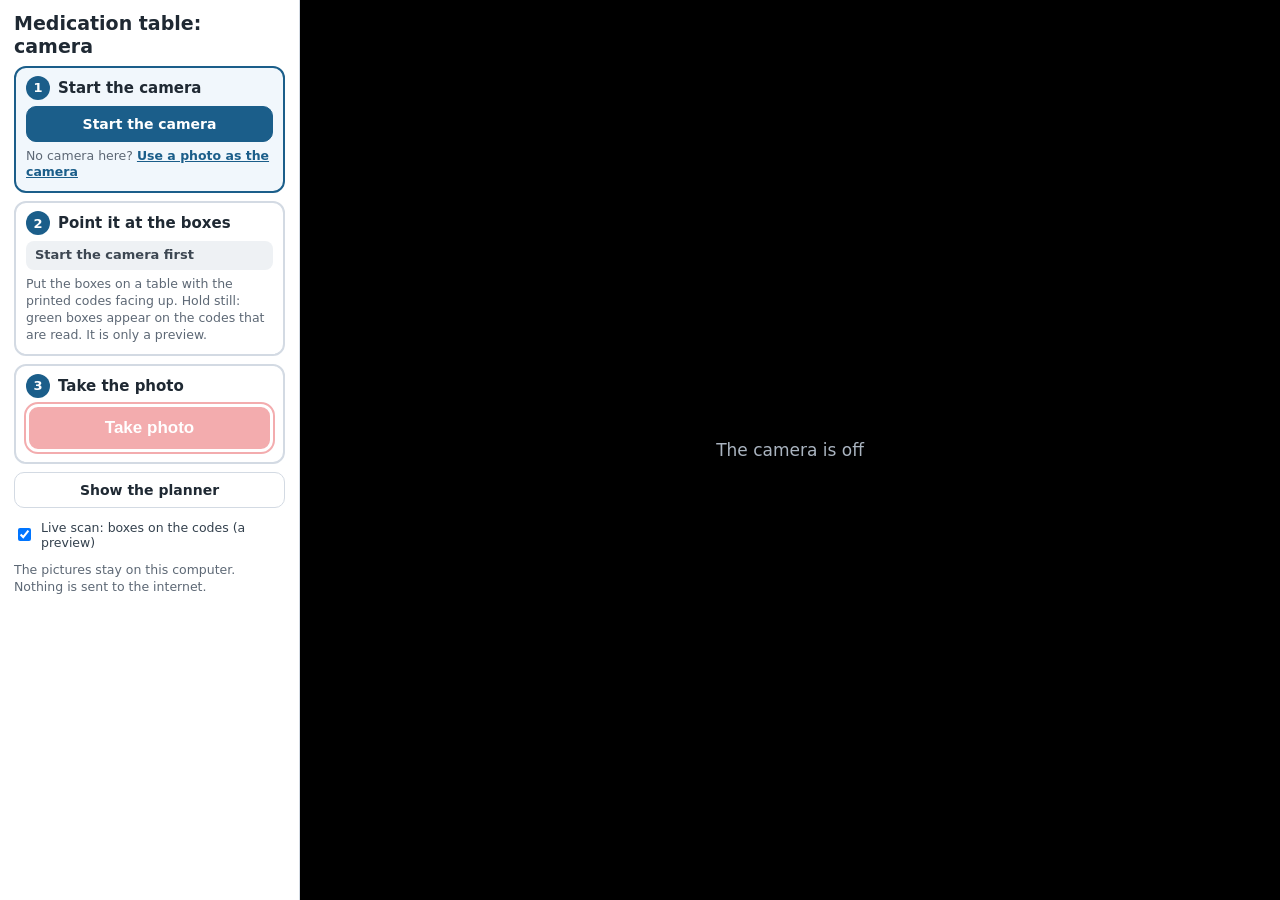
==== web/camera.html @ 7e20268c "Camera demo: live scan with the device camera (webcam or phone), shared live_scan module and livesca" ====
<!doctype html>
<html lang="en">
<head>
<meta charset="utf-8">
<title>Medication table: camera</title>
<meta name="viewport" content="width=device-width, initial-scale=1">
<style>
  :root { --ink: #1f2933; --muted: #5d6875; --line: #d3dae3; --brand: #1b5e8a; --good: #1f8a5b; --mid: #d99a00; --bad: #c0392b; }
  * { box-sizing: border-box; }
  html, body { margin: 0; height: 100%; overflow: hidden; background: #14181d; font-family: system-ui, "Segoe UI", sans-serif; color: var(--ink); }
  body { display: flex; }
  #side { flex: none; width: 300px; height: 100%; overflow-y: auto; background: #fff; border-right: 1px solid var(--line); padding: 12px 14px 10px; display: flex; flex-direction: column; gap: 8px; }
  #side h1 { font-size: 19px; margin: 0; line-height: 1.2; }
  .step { border: 2px solid var(--line); border-radius: 12px; padding: 8px 10px 10px; transition: border-color .15s, background .15s; }
  .step.current { border-color: var(--brand); background: #f1f7fc; }
  .step h2 { font-size: 15px; margin: 0 0 6px; display: flex; align-items: center; gap: 8px; }
  .step h2 b { flex: none; width: 24px; height: 24px; border-radius: 50%; background: var(--brand); color: #fff; font-size: 13px; display: inline-flex; align-items: center; justify-content: center; }
  .step p { margin: 6px 0 0; font-size: 12.5px; color: var(--muted); line-height: 1.35; }
  .btn { white-space: nowrap; cursor: pointer; border: 1px solid var(--line); background: #fff; color: var(--ink); border-radius: 10px; padding: 9px 12px; font: inherit; font-size: 14px; font-weight: 650; }
  .btn:hover { border-color: var(--brand); } .btn.on { background: var(--brand); color: #fff; border-color: var(--brand); }
  .step > .btn, #side > .btn { width: 100%; }
  .btn.primary { background: var(--brand); color: #fff; border-color: var(--brand); }
  #gauge { margin-top: 6px; padding: 6px 9px; border-radius: 8px; font-size: 13px; font-weight: 650; line-height: 1.3; background: #eef1f4; color: #3d4752; }
  #gauge.good { background: var(--good); color: #fff; } #gauge.mid { background: var(--mid); color: #fff; } #gauge.bad { background: var(--bad); color: #fff; }
  #shutter { width: 100%; padding: 11px; font-size: 17px; border-radius: 12px; border: 3px solid #fff; outline: 2px solid #e5484d; background: #e5484d; color: #fff; font-weight: 750; cursor: pointer; }
  #shutter:disabled { opacity: .45; cursor: default; } #shutter:not(:disabled):hover { background: #f0585d; } #shutter:not(:disabled):active { transform: scale(.98); }
  #side label { display: flex; gap: 7px; align-items: center; font-size: 12.5px; color: #33404d; cursor: pointer; margin-top: 4px; }
  #side .small { font-size: 12.5px; color: var(--muted); line-height: 1.35; }
  #error { display: none; background: #fbd7d7; color: #8f1818; border-radius: 8px; padding: 7px 9px; font-size: 13px; line-height: 1.35; margin-top: 6px; }
  #stage { position: relative; flex: 1; min-width: 0; height: 100%; overflow: hidden; background: #000; }
  #video, #fake { position: absolute; left: 0; top: 0; width: 100%; height: 100%; object-fit: contain; display: none; }
  #overlay { position: absolute; pointer-events: none; }
  #sweep { position: absolute; left: 0; right: 0; height: 3px; top: 0; display: none; background: linear-gradient(90deg, transparent, #7ee2a8, transparent); box-shadow: 0 0 12px 2px rgba(126,226,168,.7); animation: sweep 1.3s ease-in-out infinite alternate; pointer-events: none; }
  @keyframes sweep { from { top: var(--t0, 0px); } to { top: var(--t1, 100%); } }
  .chips { position: absolute; left: 12px; top: 12px; display: flex; gap: 8px; flex-wrap: wrap; pointer-events: none; }
  .chip { background: rgba(20,24,29,.72); color: #fff; padding: 6px 12px; border-radius: 999px; font-size: 13px; }
  #toast { position: absolute; left: 50%; top: 56px; transform: translateX(-50%); font-size: 15px; background: rgba(20,24,29,.9); color: #fff; padding: 10px 18px; border-radius: 12px; opacity: 0; transition: opacity .3s; max-width: 80%; text-align: center; pointer-events: none; }
  #idle { position: absolute; inset: 0; display: flex; align-items: center; justify-content: center; color: #aab4c0; font-size: 17px; text-align: center; padding: 24px; }
  #panel { display: none; flex-direction: column; width: min(600px, 44vw); height: 100%; background: #fff; border-left: 1px solid var(--line); }
  body.planner #panel { display: flex; }
  #panelbar { display: flex; justify-content: space-between; align-items: center; padding: 8px 12px; border-bottom: 1px solid var(--line); font-weight: 700; }
  #panelbar a { font-weight: 500; font-size: 13px; color: var(--brand); margin-right: 12px; }
  #panelbar .btn { padding: 5px 11px; }
  #app { flex: 1; width: 100%; border: 0; }
  #applink { display: none; padding: 16px; font-size: 14px; line-height: 1.45; }
  @media (max-width: 820px) {
    body { flex-direction: column; }
    #stage { order: 1; flex: none; height: 52vh; }
    #side { order: 2; width: 100%; height: auto; flex: 1; border-right: 0; border-top: 1px solid var(--line); }
    #panel { order: 3; width: 100%; position: fixed; inset: 0; z-index: 5; }
  }
</style>
</head>
<body>
<aside id="side">
  <h1>Medication table: camera</h1>

  <section class="step current" id="step1">
    <h2><b>1</b> Start the camera</h2>
    <button class="btn primary" id="btnStart">Start the camera</button>
    <button class="btn" id="btnFlip" style="display:none; margin-top:6px">Switch camera</button>
    <div id="error"></div>
    <p>No camera here? <label style="display:inline; cursor:pointer; color: var(--brand); font-weight:650; text-decoration: underline">Use a photo as the camera<input type="file" id="fakeFile" accept="image/*" style="display:none"></label></p>
  </section>

  <section class="step" id="step2">
    <h2><b>2</b> Point it at the boxes</h2>
    <div id="gauge">Start the camera first</div>
    <p>Put the boxes on a table with the printed codes facing up. Hold still: green boxes appear on the codes that are read. It is only a preview.</p>
  </section>

  <section class="step" id="step3">
    <h2><b>3</b> Take the photo</h2>
    <button id="shutter" disabled>Take photo</button>
  </section>

  <button class="btn" id="btnPlanner">Show the planner</button>

  <section>
    <label><input type="checkbox" id="live" checked> Live scan: boxes on the codes (a preview)</label>
    <p class="small">The pictures stay on this computer. Nothing is sent to the internet.</p>
  </section>
</aside>

<div id="stage">
  <video id="video" playsinline muted autoplay></video>
  <canvas id="fake"></canvas>
  <canvas id="overlay"></canvas>
  <div id="sweep"></div>
  <div id="idle">The camera is off</div>
  <div class="chips"><span class="chip" id="camChip" style="display:none"></span><span class="chip" id="scanChip" style="display:none"></span></div>
  <div id="toast"></div>
</div>

<aside id="panel">
  <div id="panelbar"><span>Planner</span><span><a id="openApp" target="_blank" rel="noopener">Open in a tab</a><button class="btn" id="btnClose">Hide</button></span></div>
  <iframe id="app" title="Medication planner"></iframe>
  <div id="applink">The planner is a separate page. <a id="applink2" target="_blank" rel="noopener">Open the planner</a> in another tab (a phone shows a certificate warning once), then come back here to take photos: the planner loads each new photo by itself.</div>
</aside>
<script type="module" src="./camera.js"></script>
</body>
</html>
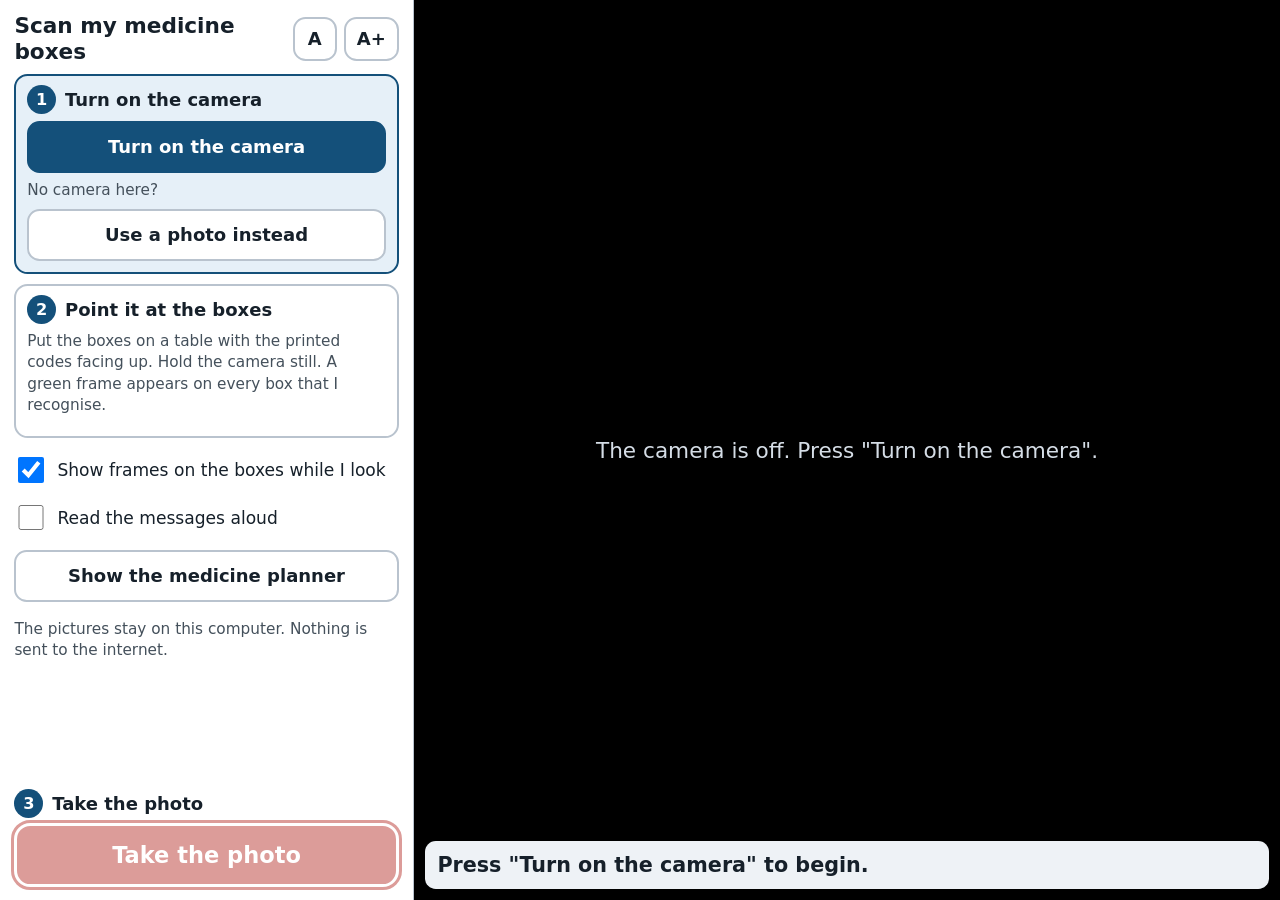
==== commit ee3e1712: "Room and camera pages: large readable controls, text size buttons, one spoken or written next step, " ====
--- a/web/camera.html
+++ b/web/camera.html
@@ -2,99 +2,74 @@
 <html lang="en">
 <head>
 <meta charset="utf-8">
-<title>Medication table: camera</title>
-<meta name="viewport" content="width=device-width, initial-scale=1">
+<title>Scan my medicine boxes</title>
+<meta name="viewport" content="width=device-width, initial-scale=1, viewport-fit=cover">
+<link rel="stylesheet" href="./ui.css">
 <style>
-  :root { --ink: #1f2933; --muted: #5d6875; --line: #d3dae3; --brand: #1b5e8a; --good: #1f8a5b; --mid: #d99a00; --bad: #c0392b; }
-  * { box-sizing: border-box; }
-  html, body { margin: 0; height: 100%; overflow: hidden; background: #14181d; font-family: system-ui, "Segoe UI", sans-serif; color: var(--ink); }
-  body { display: flex; }
-  #side { flex: none; width: 300px; height: 100%; overflow-y: auto; background: #fff; border-right: 1px solid var(--line); padding: 12px 14px 10px; display: flex; flex-direction: column; gap: 8px; }
-  #side h1 { font-size: 19px; margin: 0; line-height: 1.2; }
-  .step { border: 2px solid var(--line); border-radius: 12px; padding: 8px 10px 10px; transition: border-color .15s, background .15s; }
-  .step.current { border-color: var(--brand); background: #f1f7fc; }
-  .step h2 { font-size: 15px; margin: 0 0 6px; display: flex; align-items: center; gap: 8px; }
-  .step h2 b { flex: none; width: 24px; height: 24px; border-radius: 50%; background: var(--brand); color: #fff; font-size: 13px; display: inline-flex; align-items: center; justify-content: center; }
-  .step p { margin: 6px 0 0; font-size: 12.5px; color: var(--muted); line-height: 1.35; }
-  .btn { white-space: nowrap; cursor: pointer; border: 1px solid var(--line); background: #fff; color: var(--ink); border-radius: 10px; padding: 9px 12px; font: inherit; font-size: 14px; font-weight: 650; }
-  .btn:hover { border-color: var(--brand); } .btn.on { background: var(--brand); color: #fff; border-color: var(--brand); }
-  .step > .btn, #side > .btn { width: 100%; }
-  .btn.primary { background: var(--brand); color: #fff; border-color: var(--brand); }
-  #gauge { margin-top: 6px; padding: 6px 9px; border-radius: 8px; font-size: 13px; font-weight: 650; line-height: 1.3; background: #eef1f4; color: #3d4752; }
-  #gauge.good { background: var(--good); color: #fff; } #gauge.mid { background: var(--mid); color: #fff; } #gauge.bad { background: var(--bad); color: #fff; }
-  #shutter { width: 100%; padding: 11px; font-size: 17px; border-radius: 12px; border: 3px solid #fff; outline: 2px solid #e5484d; background: #e5484d; color: #fff; font-weight: 750; cursor: pointer; }
-  #shutter:disabled { opacity: .45; cursor: default; } #shutter:not(:disabled):hover { background: #f0585d; } #shutter:not(:disabled):active { transform: scale(.98); }
-  #side label { display: flex; gap: 7px; align-items: center; font-size: 12.5px; color: #33404d; cursor: pointer; margin-top: 4px; }
-  #side .small { font-size: 12.5px; color: var(--muted); line-height: 1.35; }
-  #error { display: none; background: #fbd7d7; color: #8f1818; border-radius: 8px; padding: 7px 9px; font-size: 13px; line-height: 1.35; margin-top: 6px; }
-  #stage { position: relative; flex: 1; min-width: 0; height: 100%; overflow: hidden; background: #000; }
   #video, #fake { position: absolute; left: 0; top: 0; width: 100%; height: 100%; object-fit: contain; display: none; }
-  #overlay { position: absolute; pointer-events: none; }
-  #sweep { position: absolute; left: 0; right: 0; height: 3px; top: 0; display: none; background: linear-gradient(90deg, transparent, #7ee2a8, transparent); box-shadow: 0 0 12px 2px rgba(126,226,168,.7); animation: sweep 1.3s ease-in-out infinite alternate; pointer-events: none; }
-  @keyframes sweep { from { top: var(--t0, 0px); } to { top: var(--t1, 100%); } }
-  .chips { position: absolute; left: 12px; top: 12px; display: flex; gap: 8px; flex-wrap: wrap; pointer-events: none; }
-  .chip { background: rgba(20,24,29,.72); color: #fff; padding: 6px 12px; border-radius: 999px; font-size: 13px; }
-  #toast { position: absolute; left: 50%; top: 56px; transform: translateX(-50%); font-size: 15px; background: rgba(20,24,29,.9); color: #fff; padding: 10px 18px; border-radius: 12px; opacity: 0; transition: opacity .3s; max-width: 80%; text-align: center; pointer-events: none; }
-  #idle { position: absolute; inset: 0; display: flex; align-items: center; justify-content: center; color: #aab4c0; font-size: 17px; text-align: center; padding: 24px; }
-  #panel { display: none; flex-direction: column; width: min(600px, 44vw); height: 100%; background: #fff; border-left: 1px solid var(--line); }
-  body.planner #panel { display: flex; }
-  #panelbar { display: flex; justify-content: space-between; align-items: center; padding: 8px 12px; border-bottom: 1px solid var(--line); font-weight: 700; }
-  #panelbar a { font-weight: 500; font-size: 13px; color: var(--brand); margin-right: 12px; }
-  #panelbar .btn { padding: 5px 11px; }
-  #app { flex: 1; width: 100%; border: 0; }
-  #applink { display: none; padding: 16px; font-size: 14px; line-height: 1.45; }
-  @media (max-width: 820px) {
-    body { flex-direction: column; }
-    #stage { order: 1; flex: none; height: 52vh; }
-    #side { order: 2; width: 100%; height: auto; flex: 1; border-right: 0; border-top: 1px solid var(--line); }
-    #panel { order: 3; width: 100%; position: fixed; inset: 0; z-index: 5; }
-  }
+  #idle { position: absolute; inset: 0; display: flex; align-items: center; justify-content: center; color: #d5dde6; font-size: 1.2rem; text-align: center; padding: 1.5rem; }
+  #stage #advice { position: absolute; left: .6rem; right: .6rem; bottom: .6rem; margin: 0; font-size: 1.15rem; box-shadow: 0 2px 10px rgba(0,0,0,.4); }
+  label.btn { display: flex; align-items: center; justify-content: center; text-align: center; }
+  #sticky { position: sticky; bottom: 0; background: var(--paper); padding: .4rem 0 .2rem; margin-top: auto; }
+  #applink { display: none; padding: 1rem; line-height: 1.5; }
 </style>
 </head>
 <body>
-<aside id="side">
-  <h1>Medication table: camera</h1>
+<aside id="side" aria-label="Controls">
+  <div class="top">
+    <h1>Scan my medicine boxes</h1>
+    <button class="btn small" id="textSmaller" aria-label="Normal text size" aria-pressed="true">A</button>
+    <button class="btn small" id="textBigger" aria-label="Larger text size" aria-pressed="false">A+</button>
+  </div>
 
-  <section class="step current" id="step1">
-    <h2><b>1</b> Start the camera</h2>
-    <button class="btn primary" id="btnStart">Start the camera</button>
-    <button class="btn" id="btnFlip" style="display:none; margin-top:6px">Switch camera</button>
-    <div id="error"></div>
-    <p>No camera here? <label style="display:inline; cursor:pointer; color: var(--brand); font-weight:650; text-decoration: underline">Use a photo as the camera<input type="file" id="fakeFile" accept="image/*" style="display:none"></label></p>
+  <section class="step current" id="step1" aria-labelledby="h1">
+    <h2 id="h1"><b>1</b> Turn on the camera</h2>
+    <button class="btn primary" id="btnStart">Turn on the camera</button>
+    <button class="btn" id="btnFlip" style="display:none; margin-top:.4rem">Use the other camera</button>
+    <div id="error" role="alert"></div>
+    <p>No camera here? <label class="btn" style="margin-top:.4rem">Use a photo instead<input type="file" id="fakeFile" accept="image/*" style="display:none"></label></p>
   </section>
 
-  <section class="step" id="step2">
-    <h2><b>2</b> Point it at the boxes</h2>
-    <div id="gauge">Start the camera first</div>
-    <p>Put the boxes on a table with the printed codes facing up. Hold still: green boxes appear on the codes that are read. It is only a preview.</p>
+  <section class="step" id="step2" aria-labelledby="h2">
+    <h2 id="h2"><b>2</b> Point it at the boxes</h2>
+    <p id="hint">Put the boxes on a table with the printed codes facing up. Hold the camera still. A green frame appears on every box that I recognise.</p>
+    <div class="row" style="margin-top:.5rem">
+      <button class="btn small" id="btnZoomOut" style="display:none" aria-label="Zoom out">Zoom -</button>
+      <button class="btn small" id="btnZoomIn" style="display:none" aria-label="Zoom in">Zoom +</button>
+      <button class="btn small" id="btnLight" style="display:none" aria-pressed="false">Light</button>
+    </div>
   </section>
 
-  <section class="step" id="step3">
-    <h2><b>3</b> Take the photo</h2>
-    <button id="shutter" disabled>Take photo</button>
+  <section class="options" aria-label="Options">
+    <label><input type="checkbox" id="live" checked> Show frames on the boxes while I look</label>
+    <label><input type="checkbox" id="voice"> Read the messages aloud</label>
   </section>
 
-  <button class="btn" id="btnPlanner">Show the planner</button>
+  <button class="btn" id="btnPlanner">Show the medicine planner</button>
+  <p class="help">The pictures stay on this computer. Nothing is sent to the internet.</p>
 
-  <section>
-    <label><input type="checkbox" id="live" checked> Live scan: boxes on the codes (a preview)</label>
-    <p class="small">The pictures stay on this computer. Nothing is sent to the internet.</p>
-  </section>
+  <div id="sticky">
+    <section class="step" id="step3" aria-labelledby="h3" style="border-width:0; padding:0; background:none">
+      <h2 id="h3" style="margin-bottom:.3rem"><b>3</b> Take the photo</h2>
+      <button id="shutter" disabled>Take the photo</button>
+    </section>
+  </div>
 </aside>
 
 <div id="stage">
-  <video id="video" playsinline muted autoplay></video>
-  <canvas id="fake"></canvas>
-  <canvas id="overlay"></canvas>
+  <video id="video" playsinline muted autoplay aria-label="Camera picture"></video>
+  <canvas id="fake" role="img" aria-label="Photo used instead of the camera"></canvas>
+  <canvas id="overlay" aria-hidden="true"></canvas>
   <div id="sweep"></div>
-  <div id="idle">The camera is off</div>
-  <div class="chips"><span class="chip" id="camChip" style="display:none"></span><span class="chip" id="scanChip" style="display:none"></span></div>
-  <div id="toast"></div>
+  <div id="idle">The camera is off. Press "Turn on the camera".</div>
+  <div class="hud chips"><span class="chip" id="camChip" style="display:none"></span><span class="chip" id="scanChip" style="display:none"></span></div>
+  <div id="toast" class="hud" role="status" aria-live="polite"></div>
+  <div id="advice" role="status" aria-live="polite">Press "Turn on the camera" to begin.</div>
 </div>
 
-<aside id="panel">
-  <div id="panelbar"><span>Planner</span><span><a id="openApp" target="_blank" rel="noopener">Open in a tab</a><button class="btn" id="btnClose">Hide</button></span></div>
-  <iframe id="app" title="Medication planner"></iframe>
+<aside id="panel" aria-label="Medicine planner">
+  <div id="panelbar"><span>Medicine planner</span><span><a id="openApp" target="_blank" rel="noopener">Open in a new tab</a><button class="btn small" id="btnClose">Back to the camera</button></span></div>
+  <iframe id="app" title="Medicine planner"></iframe>
   <div id="applink">The planner is a separate page. <a id="applink2" target="_blank" rel="noopener">Open the planner</a> in another tab (a phone shows a certificate warning once), then come back here to take photos: the planner loads each new photo by itself.</div>
 </aside>
 <script type="module" src="./camera.js"></script>
--- a/web/ui.css
+++ b/web/ui.css
@@ -0,0 +1,84 @@
+/* Shared by the 3D room (index.html) and the camera page (camera.html).
+   Built for people who may be over 80 or have poor eyesight: large text that the user can enlarge, high contrast (every text/background pair is at least
+   4.5:1, most 7:1), buttons at least 52 px tall, a clear focus ring, no meaning carried by colour alone, no required hover, motion that can be turned off. */
+:root { --ink: #16202a; --muted: #44505b; --line: #b9c3ce; --paper: #ffffff; --soft: #eef2f6; --brand: #14507a; --brand-soft: #e6f0f8;
+        --good: #17704a; --mid: #7a4f00; --bad: #a52a1f; --amber: #f59e0b; --green: #22c55e; --focus: #ffb000; --side: 23rem; }
+* { box-sizing: border-box; }
+html { font-size: 18px; -webkit-text-size-adjust: 100%; }
+html.big { font-size: 22px; }
+html, body { margin: 0; height: 100%; overflow: hidden; background: #10151a; color: var(--ink); font-family: system-ui, "Segoe UI", Roboto, sans-serif; }
+body { display: flex; height: 100dvh; }
+:focus-visible { outline: 4px solid var(--focus); outline-offset: 2px; }
+button, input, label { font: inherit; }
+
+#side { flex: none; width: var(--side); max-width: 100vw; height: 100%; overflow-y: auto; background: var(--paper); border-right: 1px solid var(--line);
+        padding: .7rem .8rem .5rem; display: flex; flex-direction: column; gap: .55rem; }
+#side h1 { font-size: 1.2rem; line-height: 1.2; margin: 0; flex: 1; }
+.top { display: flex; align-items: center; gap: .4rem; }
+.step { border: 2px solid var(--line); border-radius: .75rem; padding: .5rem .6rem .6rem; background: var(--paper); }
+.step.current { border-color: var(--brand); background: var(--brand-soft); }
+.step h2 { font-size: 1rem; margin: 0 0 .4rem; display: flex; align-items: center; gap: .5rem; }
+.step h2 b { flex: none; width: 1.6rem; height: 1.6rem; border-radius: 50%; background: var(--brand); color: #fff; font-size: .9rem; display: inline-flex; align-items: center; justify-content: center; }
+.step p, .help { margin: .4rem 0 0; font-size: .85rem; color: var(--muted); line-height: 1.4; }
+.row { display: flex; gap: .4rem; }
+
+.btn { min-height: 52px; min-width: 52px; padding: .5rem .8rem; border: 2px solid var(--line); border-radius: .7rem; background: var(--paper); color: var(--ink);
+       font-size: 1rem; font-weight: 700; cursor: pointer; line-height: 1.2; touch-action: manipulation; }
+.btn:hover { border-color: var(--brand); }
+.btn.on, .btn.primary { background: var(--brand); color: #fff; border-color: var(--brand); }
+.btn:disabled { opacity: .5; cursor: default; }
+.btn.wide, .step > .btn, #side > .btn { width: 100%; }
+.row .btn { flex: 1; padding-left: .2rem; padding-right: .2rem; }
+.btn.small { min-height: 44px; min-width: 44px; padding: .2rem .6rem; }
+.btn.warn { border-color: var(--amber); color: var(--mid); }
+a { color: var(--brand); }
+
+#shutter { width: 100%; min-height: 64px; font-size: 1.25rem; font-weight: 800; border-radius: .9rem; border: 3px solid #fff; outline: 3px solid #b3261e; background: #b3261e; color: #fff; cursor: pointer; touch-action: manipulation; }
+#shutter:disabled { opacity: .45; cursor: default; }
+#shutter:not(:disabled):hover { background: #c4342b; } #shutter:not(:disabled):active { transform: scale(.98); }
+
+/* the one sentence that says what to do next */
+#advice { margin-top: .4rem; padding: .6rem .7rem; border-radius: .6rem; font-size: 1.05rem; font-weight: 700; line-height: 1.3; background: var(--soft); color: var(--ink); }
+#advice.good { background: var(--good); color: #fff; } #advice.mid { background: #ffe9b8; color: #3d2900; border: 2px solid var(--mid); } #advice.bad { background: #ffd9d4; color: #5c1009; border: 2px solid var(--bad); }
+#gauge { margin-top: .4rem; padding: .45rem .6rem; border-radius: .5rem; font-size: .9rem; font-weight: 700; line-height: 1.3; background: var(--soft); color: var(--ink); }
+#gauge.good { background: var(--good); color: #fff; } #gauge.mid { background: #ffe9b8; color: #3d2900; } #gauge.bad { background: #ffd9d4; color: #5c1009; }
+#error { display: none; background: #ffd9d4; color: #5c1009; border: 2px solid var(--bad); border-radius: .5rem; padding: .5rem .6rem; font-size: .95rem; line-height: 1.35; margin-top: .4rem; }
+.options { display: flex; flex-direction: column; gap: .2rem; }
+.options label { display: flex; gap: .6rem; align-items: center; min-height: 44px; font-size: .95rem; cursor: pointer; }
+.options input { width: 1.4rem; height: 1.4rem; flex: none; }
+.keys { margin: 0; display: grid; grid-template-columns: auto 1fr; gap: .25rem .6rem; font-size: .85rem; align-items: center; }
+.keys dt, .keys dd { margin: 0; }
+kbd { background: #fff; border: 1px solid var(--line); border-bottom-width: 2px; border-radius: 5px; padding: 1px 6px; font: 700 .8rem ui-monospace, monospace; white-space: nowrap; }
+
+#stage { position: relative; flex: 1; min-width: 0; height: 100%; overflow: hidden; background: #000; }
+.hud { position: absolute; pointer-events: none; }
+.chips { left: .7rem; top: .7rem; display: flex; gap: .5rem; flex-wrap: wrap; right: .7rem; }
+.chip { background: rgba(10,14,18,.82); color: #fff; padding: .35rem .8rem; border-radius: 999px; font-size: .9rem; font-weight: 600; }
+#toast { left: 50%; top: 3.6rem; transform: translateX(-50%); font-size: 1.05rem; background: rgba(10,14,18,.94); color: #fff; padding: .7rem 1.1rem; border-radius: .8rem; opacity: 0; transition: opacity .3s; max-width: 90%; text-align: center; }
+#overlay { position: absolute; pointer-events: none; }
+#sweep { position: absolute; left: 0; right: 0; height: 4px; top: 0; display: none; background: linear-gradient(90deg, transparent, #7ee2a8, transparent); box-shadow: 0 0 12px 2px rgba(126,226,168,.7); animation: sweep 1.3s ease-in-out infinite alternate; pointer-events: none; }
+@keyframes sweep { from { top: var(--t0, 0px); } to { top: var(--t1, 100%); } }
+
+#panel { display: none; flex-direction: column; width: min(40rem, 46vw); height: 100%; background: var(--paper); border-left: 1px solid var(--line); }
+body.planner #panel { display: flex; }
+#panelbar { display: flex; justify-content: space-between; align-items: center; gap: .5rem; padding: .5rem .7rem; border-bottom: 1px solid var(--line); font-weight: 800; }
+#panelbar a { font-weight: 600; font-size: .9rem; margin-right: .6rem; }
+#app { flex: 1; width: 100%; border: 0; }
+
+/* small screens: the picture on top, the controls below, the planner over everything */
+@media (max-width: 860px) {
+  html { font-size: 17px; }
+  body { flex-direction: column; }
+  #stage { order: 1; flex: none; height: 46dvh; }
+  #side { order: 2; width: 100%; flex: 1; height: auto; border-right: 0; border-top: 1px solid var(--line); padding-bottom: 1rem; }
+  #panel { order: 3; position: fixed; inset: 0; width: 100%; z-index: 20; border-left: 0; }
+  .keys-block { display: none; }
+}
+@media (orientation: landscape) and (max-height: 520px) {
+  html { font-size: 15px; }
+  body { flex-direction: row; }
+  #stage { order: 0; flex: 1; height: 100%; }
+  #side { order: 0; width: 21rem; height: 100%; border-top: 0; border-right: 1px solid var(--line); }
+}
+@media (prefers-reduced-motion: reduce) { #sweep { animation: none; display: none !important; } * { transition: none !important; } }
+@media (prefers-contrast: more) { :root { --line: #5b6670; } }
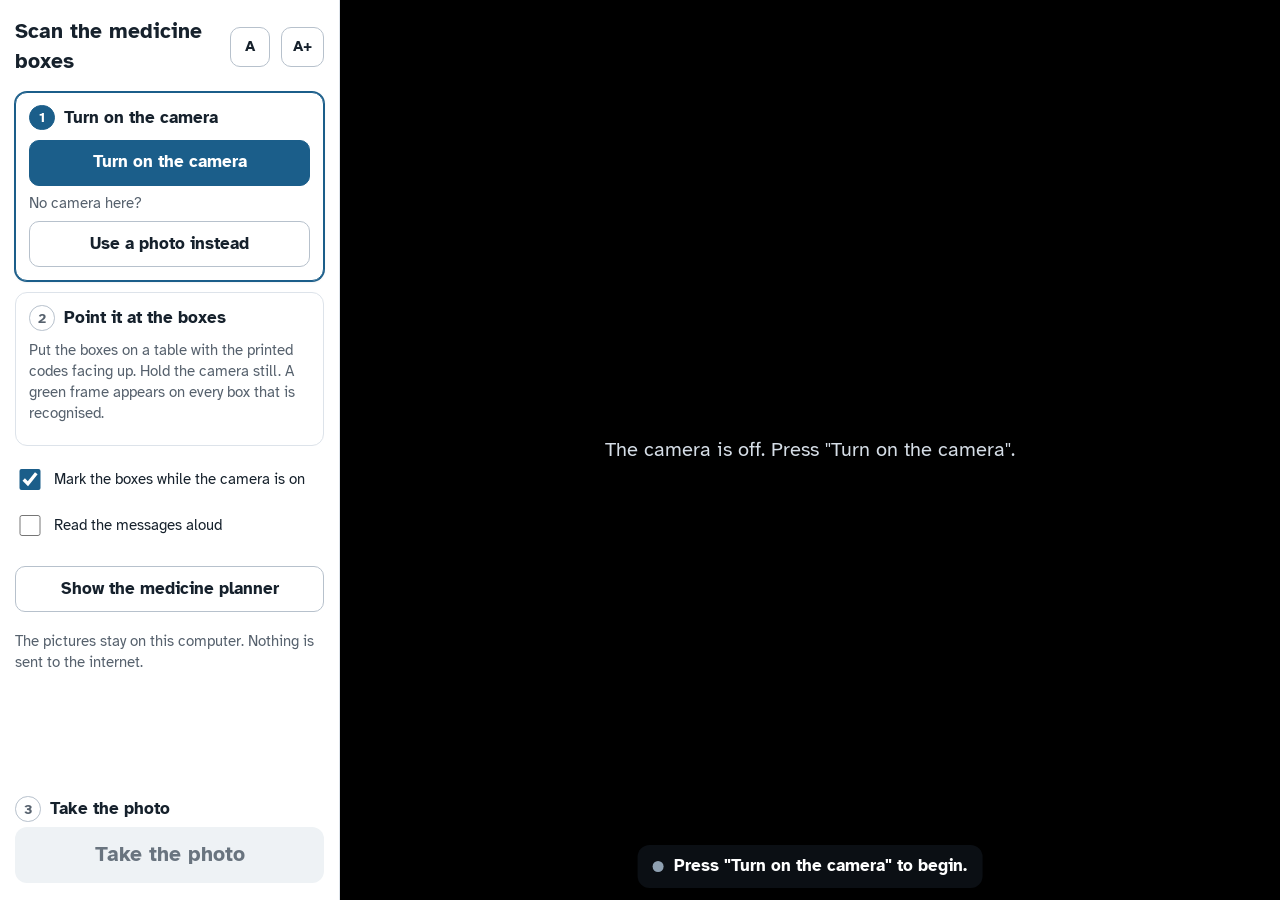
==== commit 21ccb0b8: "3D room: shared design tokens and the Atkinson Hyperlegible typeface; one accent colour (the shutter" ====
--- a/web/camera.html
+++ b/web/camera.html
@@ -2,13 +2,13 @@
 <html lang="en">
 <head>
 <meta charset="utf-8">
-<title>Scan my medicine boxes</title>
+<title>Scan the medicine boxes</title>
 <meta name="viewport" content="width=device-width, initial-scale=1, viewport-fit=cover">
+<link rel="icon" href="./favicon.svg" type="image/svg+xml">
 <link rel="stylesheet" href="./ui.css">
 <style>
   #video, #fake { position: absolute; left: 0; top: 0; width: 100%; height: 100%; object-fit: contain; display: none; }
   #idle { position: absolute; inset: 0; display: flex; align-items: center; justify-content: center; color: #d5dde6; font-size: 1.2rem; text-align: center; padding: 1.5rem; }
-  #stage #advice { position: absolute; left: .6rem; right: .6rem; bottom: .6rem; margin: 0; font-size: 1.15rem; box-shadow: 0 2px 10px rgba(0,0,0,.4); }
   label.btn { display: flex; align-items: center; justify-content: center; text-align: center; }
   #sticky { position: sticky; bottom: 0; background: var(--paper); padding: .4rem 0 .2rem; margin-top: auto; }
   #applink { display: none; padding: 1rem; line-height: 1.5; }
@@ -17,7 +17,7 @@
 <body>
 <aside id="side" aria-label="Controls">
   <div class="top">
-    <h1>Scan my medicine boxes</h1>
+    <h1>Scan the medicine boxes</h1>
     <button class="btn small" id="textSmaller" aria-label="Normal text size" aria-pressed="true">A</button>
     <button class="btn small" id="textBigger" aria-label="Larger text size" aria-pressed="false">A+</button>
   </div>
@@ -32,7 +32,7 @@
 
   <section class="step" id="step2" aria-labelledby="h2">
     <h2 id="h2"><b>2</b> Point it at the boxes</h2>
-    <p id="hint">Put the boxes on a table with the printed codes facing up. Hold the camera still. A green frame appears on every box that I recognise.</p>
+    <p id="hint">Put the boxes on a table with the printed codes facing up. Hold the camera still. A green frame appears on every box that is recognised.</p>
     <div class="row" style="margin-top:.5rem">
       <button class="btn small" id="btnZoomOut" style="display:none" aria-label="Zoom out">Zoom -</button>
       <button class="btn small" id="btnZoomIn" style="display:none" aria-label="Zoom in">Zoom +</button>
@@ -41,7 +41,7 @@
   </section>
 
   <section class="options" aria-label="Options">
-    <label><input type="checkbox" id="live" checked> Show frames on the boxes while I look</label>
+    <label><input type="checkbox" id="live" checked> Mark the boxes while the camera is on</label>
     <label><input type="checkbox" id="voice"> Read the messages aloud</label>
   </section>
 
--- a/web/ui.css
+++ b/web/ui.css
@@ -1,84 +1,148 @@
-/* Shared by the 3D room (index.html) and the camera page (camera.html).
+/* Shared by the 3D room (index.html) and the camera page (camera.html); the colours, type and shapes come from tokens.css.
    Built for people who may be over 80 or have poor eyesight: large text that the user can enlarge, high contrast (every text/background pair is at least
-   4.5:1, most 7:1), buttons at least 52 px tall, a clear focus ring, no meaning carried by colour alone, no required hover, motion that can be turned off. */
-:root { --ink: #16202a; --muted: #44505b; --line: #b9c3ce; --paper: #ffffff; --soft: #eef2f6; --brand: #14507a; --brand-soft: #e6f0f8;
-        --good: #17704a; --mid: #7a4f00; --bad: #a52a1f; --amber: #f59e0b; --green: #22c55e; --focus: #ffb000; --side: 23rem; }
+   4.5:1), buttons at least 44 px tall, a clear focus ring, no meaning carried by colour alone, no required hover, motion that can be turned off. */
+@import url("./tokens.css");
+:root { --side: 20rem; --panel: 31rem; --ink: var(--mt-ink); --muted: var(--mt-muted); --line: var(--mt-line); --paper: var(--mt-surface);
+        --soft: var(--mt-subtle); --brand: var(--mt-accent); --brand-soft: var(--mt-accent-soft); --good: var(--mt-ok); --mid: var(--mt-warn); --bad: var(--mt-bad);
+        --focus: var(--mt-focus); --hud: rgba(14, 19, 25, .8); }
 * { box-sizing: border-box; }
-html { font-size: 18px; -webkit-text-size-adjust: 100%; }
-html.big { font-size: 22px; }
-html, body { margin: 0; height: 100%; overflow: hidden; background: #10151a; color: var(--ink); font-family: system-ui, "Segoe UI", Roboto, sans-serif; }
+html { font-size: 17px; -webkit-text-size-adjust: 100%; }
+html.big { font-size: 21px; }
+html, body { margin: 0; height: 100%; overflow: hidden; background: #0e1319; color: var(--mt-ink); font-family: var(--mt-font); line-height: 1.4; }
 body { display: flex; height: 100dvh; }
-:focus-visible { outline: 4px solid var(--focus); outline-offset: 2px; }
-button, input, label { font: inherit; }
+:focus-visible { outline: 3px solid var(--mt-focus); outline-offset: 2px; }
+button, input, label, select { font: inherit; }
+a { color: var(--mt-accent); }
 
-#side { flex: none; width: var(--side); max-width: 100vw; height: 100%; overflow-y: auto; background: var(--paper); border-right: 1px solid var(--line);
-        padding: .7rem .8rem .5rem; display: flex; flex-direction: column; gap: .55rem; }
-#side h1 { font-size: 1.2rem; line-height: 1.2; margin: 0; flex: 1; }
-.top { display: flex; align-items: center; gap: .4rem; }
-.step { border: 2px solid var(--line); border-radius: .75rem; padding: .5rem .6rem .6rem; background: var(--paper); }
-.step.current { border-color: var(--brand); background: var(--brand-soft); }
-.step h2 { font-size: 1rem; margin: 0 0 .4rem; display: flex; align-items: center; gap: .5rem; }
-.step h2 b { flex: none; width: 1.6rem; height: 1.6rem; border-radius: 50%; background: var(--brand); color: #fff; font-size: .9rem; display: inline-flex; align-items: center; justify-content: center; }
-.step p, .help { margin: .4rem 0 0; font-size: .85rem; color: var(--muted); line-height: 1.4; }
+/* ---- side panel ------------------------------------------------------------------------------------------------------ */
+#side { flex: none; width: var(--side); max-width: 100vw; height: 100%; overflow-y: auto; background: var(--mt-surface); border-right: 1px solid var(--mt-line);
+        padding: 1rem .9rem .8rem; display: flex; flex-direction: column; gap: .7rem; }
+.top { display: flex; align-items: center; gap: .6rem; padding-bottom: .2rem; }
+.top .mark { flex: none; width: 32px; height: 32px; }
+.top .names { display: flex; flex-direction: column; line-height: 1.2; min-width: 0; flex: 1; }
+.top .names a { font-weight: 700; font-size: var(--mt-fs-md); color: var(--mt-ink); text-decoration: none; }
+#side h1 { font-size: var(--mt-fs-sm); font-weight: 400; color: var(--mt-muted); margin: 0; }
+.top > h1 { flex: 1; font-size: var(--mt-fs-lg) !important; font-weight: 700 !important; color: var(--mt-ink) !important; }     /* camera page */
+
+.step { border: 1px solid var(--mt-line); border-radius: var(--mt-radius); padding: .7rem .75rem .75rem; background: var(--mt-surface); transition: border-color .2s, box-shadow .2s; }
+.step.current { border-color: var(--mt-accent); box-shadow: 0 0 0 1px var(--mt-accent), var(--mt-shadow); }
+.step h2 { font-size: var(--mt-fs-md); margin: 0 0 .55rem; display: flex; align-items: center; gap: .55rem; }
+.step h2 b { flex: none; width: 1.5rem; height: 1.5rem; border-radius: 50%; border: 1.5px solid var(--mt-line-strong); color: var(--mt-muted); font-size: .8rem;
+             display: inline-flex; align-items: center; justify-content: center; }
+.step.current h2 b { background: var(--mt-accent); border-color: var(--mt-accent); color: #fff; }
+.step p, .help { margin: .45rem 0 0; font-size: var(--mt-fs-sm); color: var(--mt-muted); line-height: 1.4; }
 .row { display: flex; gap: .4rem; }
 
-.btn { min-height: 52px; min-width: 52px; padding: .5rem .8rem; border: 2px solid var(--line); border-radius: .7rem; background: var(--paper); color: var(--ink);
-       font-size: 1rem; font-weight: 700; cursor: pointer; line-height: 1.2; touch-action: manipulation; }
-.btn:hover { border-color: var(--brand); }
-.btn.on, .btn.primary { background: var(--brand); color: #fff; border-color: var(--brand); }
+.btn { min-height: 46px; min-width: 46px; padding: .45rem .8rem; border: 1px solid var(--mt-line-strong); border-radius: 10px; background: var(--mt-surface); color: var(--mt-ink);
+       font-size: var(--mt-fs-md); font-weight: 700; cursor: pointer; line-height: 1.2; touch-action: manipulation; display: inline-flex; align-items: center; justify-content: center; gap: .45rem;
+       text-align: center; transition: background .15s, border-color .15s; }
+.btn:hover { border-color: var(--mt-accent); background: #f7fafc; }
+.btn.primary { background: var(--mt-accent); color: #fff; border-color: var(--mt-accent); }
+.btn.primary:hover { background: var(--mt-accent-hover); }
+.btn.on { background: var(--mt-accent-soft); color: var(--mt-accent); border-color: var(--mt-accent); }
 .btn:disabled { opacity: .5; cursor: default; }
+.btn svg { flex: none; width: 1.15em; height: 1.15em; }
 .btn.wide, .step > .btn, #side > .btn { width: 100%; }
 .row .btn { flex: 1; padding-left: .2rem; padding-right: .2rem; }
-.btn.small { min-height: 44px; min-width: 44px; padding: .2rem .6rem; }
-.btn.warn { border-color: var(--amber); color: var(--mid); }
-a { color: var(--brand); }
+.btn.small { min-height: 40px; min-width: 40px; padding: .2rem .65rem; font-size: var(--mt-fs-sm); }
+.btn.warn { border-color: var(--mt-warn-line); background: var(--mt-warn-soft); color: var(--mt-warn); }
+.btn.ghost { border-color: transparent; background: transparent; }
+.btn.ghost:hover { background: var(--mt-subtle); border-color: transparent; }
 
-#shutter { width: 100%; min-height: 64px; font-size: 1.25rem; font-weight: 800; border-radius: .9rem; border: 3px solid #fff; outline: 3px solid #b3261e; background: #b3261e; color: #fff; cursor: pointer; touch-action: manipulation; }
-#shutter:disabled { opacity: .45; cursor: default; }
-#shutter:not(:disabled):hover { background: #c4342b; } #shutter:not(:disabled):active { transform: scale(.98); }
+/* the one main action */
+#shutter { width: 100%; min-height: 56px; font-size: var(--mt-fs-lg); font-weight: 700; border-radius: var(--mt-radius); border: 0; background: var(--mt-accent); color: #fff; cursor: pointer;
+           touch-action: manipulation; display: flex; align-items: center; justify-content: center; gap: .6rem; box-shadow: var(--mt-shadow); transition: background .15s, transform .1s; }
+#shutter svg { width: 1.25em; height: 1.25em; }
+#shutter:disabled { background: var(--mt-subtle); color: #69747f; box-shadow: none; cursor: default; }
+#shutter:not(:disabled):hover { background: var(--mt-accent-hover); } #shutter:not(:disabled):active { transform: scale(.98); }
 
-/* the one sentence that says what to do next */
-#advice { margin-top: .4rem; padding: .6rem .7rem; border-radius: .6rem; font-size: 1.05rem; font-weight: 700; line-height: 1.3; background: var(--soft); color: var(--ink); }
-#advice.good { background: var(--good); color: #fff; } #advice.mid { background: #ffe9b8; color: #3d2900; border: 2px solid var(--mid); } #advice.bad { background: #ffd9d4; color: #5c1009; border: 2px solid var(--bad); }
-#gauge { margin-top: .4rem; padding: .45rem .6rem; border-radius: .5rem; font-size: .9rem; font-weight: 700; line-height: 1.3; background: var(--soft); color: var(--ink); }
-#gauge.good { background: var(--good); color: #fff; } #gauge.mid { background: #ffe9b8; color: #3d2900; } #gauge.bad { background: #ffd9d4; color: #5c1009; }
-#error { display: none; background: #ffd9d4; color: #5c1009; border: 2px solid var(--bad); border-radius: .5rem; padding: .5rem .6rem; font-size: .95rem; line-height: 1.35; margin-top: .4rem; }
-.options { display: flex; flex-direction: column; gap: .2rem; }
-.options label { display: flex; gap: .6rem; align-items: center; min-height: 44px; font-size: .95rem; cursor: pointer; }
-.options input { width: 1.4rem; height: 1.4rem; flex: none; }
-.keys { margin: 0; display: grid; grid-template-columns: auto 1fr; gap: .25rem .6rem; font-size: .85rem; align-items: center; }
+/* distance meter: a coloured dot and a short line, under "Raise the phone" */
+#gauge { margin-top: .55rem; display: flex; align-items: flex-start; gap: .5rem; font-size: var(--mt-fs-sm); font-weight: 700; line-height: 1.35; color: var(--mt-ink); }
+#gauge::before { content: ""; flex: none; width: .65rem; height: .65rem; margin-top: .32em; border-radius: 50%; background: var(--mt-line-strong); }
+#gauge.good::before { background: #22a06b; } #gauge.mid::before { background: #e0a100; } #gauge.bad::before { background: #d9473a; }
+
+#error { display: none; background: var(--mt-bad-soft); color: #5c1009; border: 1px solid #eba5a5; border-radius: var(--mt-radius-sm); padding: .5rem .6rem; font-size: var(--mt-fs-sm); line-height: 1.35; margin-top: .4rem; }
+
+/* folded sections: options, keys */
+details.fold { border-top: 1px solid var(--mt-line); }
+details.fold summary { cursor: pointer; font-weight: 700; min-height: 46px; display: flex; align-items: center; justify-content: space-between; list-style: none; font-size: var(--mt-fs-md); }
+details.fold summary::-webkit-details-marker { display: none; }
+details.fold summary::after { content: ""; width: .5rem; height: .5rem; border-right: 2px solid var(--mt-muted); border-bottom: 2px solid var(--mt-muted); transform: rotate(45deg); margin: 0 .35rem .25rem 0; transition: transform .2s; }
+details.fold[open] summary::after { transform: rotate(-135deg); margin-bottom: -.2rem; }
+.options { display: flex; flex-direction: column; gap: .1rem; padding-bottom: .4rem; }
+.options label { display: flex; gap: .6rem; align-items: center; min-height: 44px; font-size: var(--mt-fs-sm); cursor: pointer; }
+.options input[type=checkbox] { width: 1.25rem; height: 1.25rem; flex: none; accent-color: var(--mt-accent); }
+.textsize { display: flex; align-items: center; justify-content: space-between; gap: .5rem; font-size: var(--mt-fs-sm); min-height: 46px; }
+.seg { display: inline-flex; border: 1px solid var(--mt-line-strong); border-radius: 10px; overflow: hidden; }
+.seg button { border: 0; background: var(--mt-surface); padding: .3rem .85rem; min-height: 40px; font-weight: 700; font-size: var(--mt-fs-sm); cursor: pointer; color: var(--mt-ink); }
+.seg button + button { border-left: 1px solid var(--mt-line-strong); }
+.seg button[aria-pressed="true"] { background: var(--mt-accent); color: #fff; }
+.keys { margin: 0 0 .6rem; display: grid; grid-template-columns: auto 1fr; gap: .4rem .7rem; font-size: var(--mt-fs-sm); align-items: center; }
 .keys dt, .keys dd { margin: 0; }
-kbd { background: #fff; border: 1px solid var(--line); border-bottom-width: 2px; border-radius: 5px; padding: 1px 6px; font: 700 .8rem ui-monospace, monospace; white-space: nowrap; }
+.keys dd { color: var(--mt-muted); }
+kbd { background: var(--mt-surface); border: 1px solid var(--mt-line-strong); border-bottom-width: 2px; border-radius: 5px; padding: 1px 6px; font: 700 .78rem ui-monospace, "Cascadia Mono", monospace; white-space: nowrap; color: var(--mt-ink); }
+.foot { margin-top: auto; padding-top: .5rem; font-size: .8rem; color: var(--mt-muted); line-height: 1.45; border-top: 1px solid var(--mt-line); }
+.foot a { color: var(--mt-muted); }
 
+/* ---- the picture --------------------------------------------------------------------------------------------------- */
 #stage { position: relative; flex: 1; min-width: 0; height: 100%; overflow: hidden; background: #000; }
 .hud { position: absolute; pointer-events: none; }
-.chips { left: .7rem; top: .7rem; display: flex; gap: .5rem; flex-wrap: wrap; right: .7rem; }
-.chip { background: rgba(10,14,18,.82); color: #fff; padding: .35rem .8rem; border-radius: 999px; font-size: .9rem; font-weight: 600; }
-#toast { left: 50%; top: 3.6rem; transform: translateX(-50%); font-size: 1.05rem; background: rgba(10,14,18,.94); color: #fff; padding: .7rem 1.1rem; border-radius: .8rem; opacity: 0; transition: opacity .3s; max-width: 90%; text-align: center; }
+/* one status bar at the top: mode, where, what the live preview found */
+.chips { left: 50%; top: .7rem; transform: translateX(-50%); display: flex; align-items: center; max-width: calc(100% - 1.4rem); background: var(--hud); border-radius: 999px;
+         padding: .3rem .35rem; box-shadow: 0 4px 16px rgba(0,0,0,.25); }
+.chip { color: #fff; padding: .1rem .75rem; font-size: var(--mt-fs-sm); font-weight: 700; white-space: nowrap; overflow: hidden; text-overflow: ellipsis; }
+.chip:empty { display: none !important; }
+.chips:not(:has(.chip:not(:empty))) { display: none; }
+.chip + .chip { border-left: 1px solid rgba(255,255,255,.25); }
+.chip:first-child { color: #c3d1de; font-weight: 400; }
+#toast { left: 50%; top: 3.5rem; transform: translateX(-50%); font-size: var(--mt-fs-md); background: var(--mt-surface); color: var(--mt-ink); padding: .65rem 1.1rem; border-radius: var(--mt-radius);
+         opacity: 0; transition: opacity .3s; max-width: min(90%, 36rem); text-align: center; box-shadow: var(--mt-shadow-lg); z-index: 3; }
 #overlay { position: absolute; pointer-events: none; }
-#sweep { position: absolute; left: 0; right: 0; height: 4px; top: 0; display: none; background: linear-gradient(90deg, transparent, #7ee2a8, transparent); box-shadow: 0 0 12px 2px rgba(126,226,168,.7); animation: sweep 1.3s ease-in-out infinite alternate; pointer-events: none; }
+#sweep { position: absolute; left: 0; right: 0; height: 3px; top: 0; display: none; background: linear-gradient(90deg, transparent, #7ee2a8, transparent); box-shadow: 0 0 12px 2px rgba(126,226,168,.6);
+         animation: sweep 1.3s ease-in-out infinite alternate; pointer-events: none; }
 @keyframes sweep { from { top: var(--t0, 0px); } to { top: var(--t1, 100%); } }
 
-#panel { display: none; flex-direction: column; width: min(40rem, 46vw); height: 100%; background: var(--paper); border-left: 1px solid var(--line); }
+/* the next step, in one sentence, at the bottom of the picture: a dot gives the level, the words say it */
+#advice { margin-top: .4rem; padding: .6rem .9rem; border-radius: var(--mt-radius); font-size: var(--mt-fs-md); font-weight: 700; line-height: 1.35; background: var(--mt-subtle); color: var(--mt-ink);
+          display: flex; align-items: flex-start; gap: .6rem; }
+#advice::before { content: ""; flex: none; width: .65rem; height: .65rem; margin-top: .37em; border-radius: 50%; background: #8fa0b1; }
+#advice.good::before { background: #22a06b; } #advice.mid::before { background: #e0a100; } #advice.bad::before { background: #d9473a; }
+#stage #advice { position: absolute; left: 50%; transform: translateX(-50%); bottom: .7rem; margin: 0; width: max-content; max-width: min(calc(100% - 1.4rem), 46rem);
+                 background: var(--hud); color: #fff; box-shadow: 0 4px 16px rgba(0,0,0,.3); pointer-events: none; }
+#side > #advice.good { background: var(--mt-ok-soft); } #side > #advice.mid { background: var(--mt-warn-soft); } #side > #advice.bad { background: var(--mt-bad-soft); }
+
+/* ---- planner panel ------------------------------------------------------------------------------------------------- */
+#resizer { display: none; flex: none; width: 10px; margin: 0 -5px; z-index: 5; cursor: col-resize; position: relative; touch-action: none; }
+#resizer::after { content: ""; position: absolute; left: 3px; top: 50%; width: 4px; height: 48px; margin-top: -24px; border-radius: 3px; background: var(--mt-line-strong); }
+#resizer:hover::after, #resizer.drag::after { background: var(--mt-accent); }
+body.planner #resizer { display: block; }
+body.resizing, body.resizing * { cursor: col-resize !important; user-select: none; }
+body.resizing #app { pointer-events: none; }
+#panel { display: none; flex-direction: column; flex: none; width: min(var(--panel), 62vw); min-width: 22rem; height: 100%; background: var(--mt-surface); border-left: 1px solid var(--mt-line); }
 body.planner #panel { display: flex; }
-#panelbar { display: flex; justify-content: space-between; align-items: center; gap: .5rem; padding: .5rem .7rem; border-bottom: 1px solid var(--line); font-weight: 800; }
-#panelbar a { font-weight: 600; font-size: .9rem; margin-right: .6rem; }
-#app { flex: 1; width: 100%; border: 0; }
+body.planner #modeChip { display: none; }      /* a narrower picture: the status bar keeps what matters */
+#panelbar { display: flex; justify-content: space-between; align-items: center; gap: .5rem; padding: .4rem .5rem .4rem .9rem; border-bottom: 1px solid var(--mt-line); font-weight: 700; min-height: 3.1rem; }
+#panelbar > span:last-child { display: flex; align-items: center; gap: .2rem; }
+#panelbar a { font-weight: 400; font-size: var(--mt-fs-sm); margin-right: .4rem; color: var(--mt-muted); }
+#app { flex: 1; width: 100%; border: 0; background: var(--mt-surface); }
 
 /* small screens: the picture on top, the controls below, the planner over everything */
 @media (max-width: 860px) {
-  html { font-size: 17px; }
+  html { font-size: 16px; } html.big { font-size: 20px; }
   body { flex-direction: column; }
-  #stage { order: 1; flex: none; height: 46dvh; }
-  #side { order: 2; width: 100%; flex: 1; height: auto; border-right: 0; border-top: 1px solid var(--line); padding-bottom: 1rem; }
-  #panel { order: 3; position: fixed; inset: 0; width: 100%; z-index: 20; border-left: 0; }
+  #stage { order: 1; flex: none; height: 52dvh; }
+  #side { order: 2; width: 100%; flex: 1; height: auto; border-right: 0; border-top: 1px solid var(--mt-line); padding-bottom: 1rem; }
+  #panel { order: 3; position: fixed; inset: 0; width: 100%; min-width: 0; z-index: 20; border-left: 0; }
+  body.planner #resizer { display: none; }
   .keys-block { display: none; }
+  #side > #advice { margin: 0; font-size: 1.05rem; }
+  #modeChip { display: none; }
 }
 @media (orientation: landscape) and (max-height: 520px) {
   html { font-size: 15px; }
   body { flex-direction: row; }
   #stage { order: 0; flex: 1; height: 100%; }
-  #side { order: 0; width: 21rem; height: 100%; border-top: 0; border-right: 1px solid var(--line); }
+  #side { order: 0; width: 20rem; height: 100%; border-top: 0; border-right: 1px solid var(--mt-line); }
 }
 @media (prefers-reduced-motion: reduce) { #sweep { animation: none; display: none !important; } * { transition: none !important; } }
-@media (prefers-contrast: more) { :root { --line: #5b6670; } }
+@media (prefers-contrast: more) { :root { --mt-line: #7b8691; --mt-line-strong: #4f5a64; } }
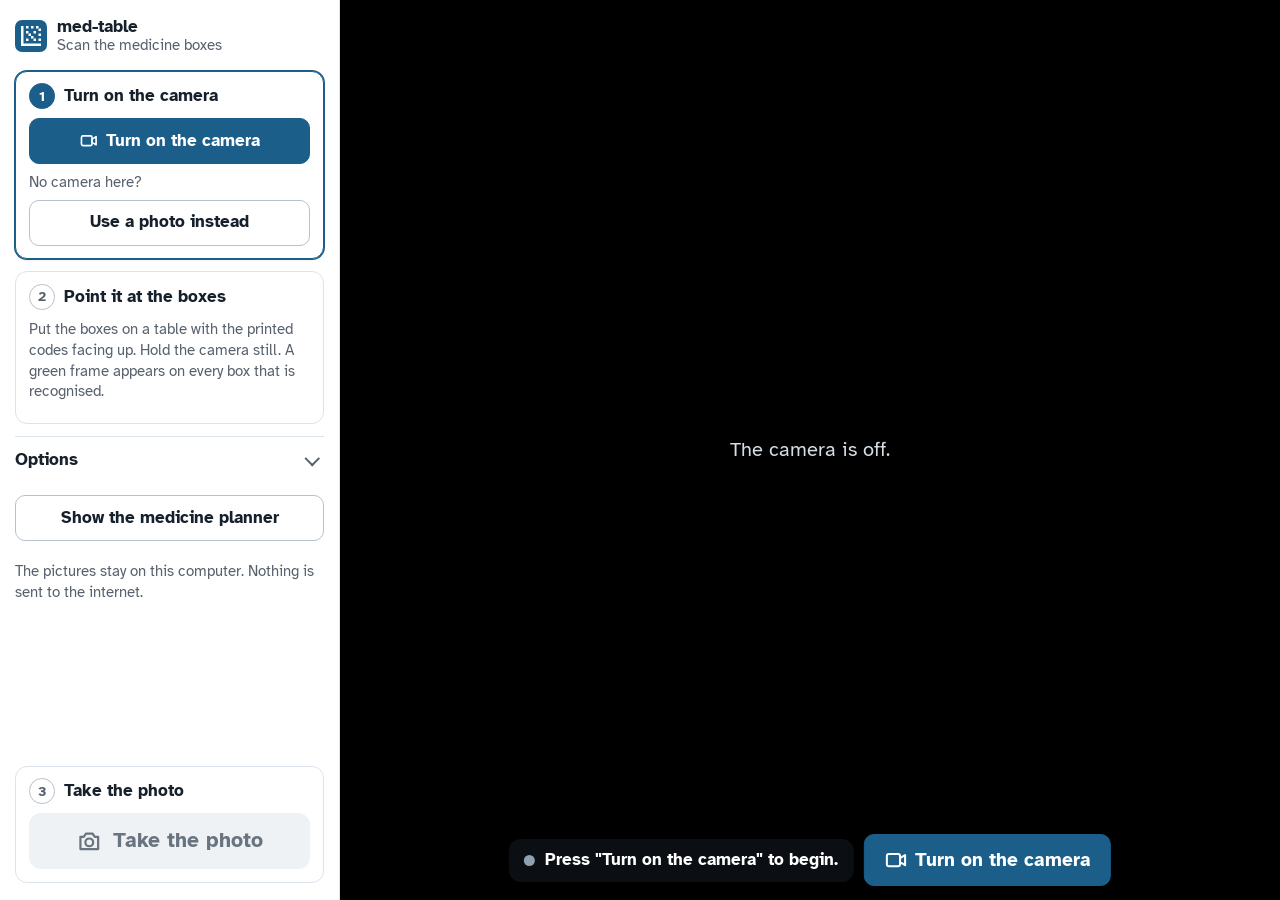
==== commit a07609ad: "Room and camera page: the next action is a labelled button on the picture, next to the advice (Raise" ====
--- a/web/camera.html
+++ b/web/camera.html
@@ -17,14 +17,13 @@
 <body>
 <aside id="side" aria-label="Controls">
   <div class="top">
-    <h1>Scan the medicine boxes</h1>
-    <button class="btn small" id="textSmaller" aria-label="Normal text size" aria-pressed="true">A</button>
-    <button class="btn small" id="textBigger" aria-label="Larger text size" aria-pressed="false">A+</button>
+    <img class="mark" src="./favicon.svg" alt="">
+    <div class="names"><b>med-table</b><h1>Scan the medicine boxes</h1></div>
   </div>
 
   <section class="step current" id="step1" aria-labelledby="h1">
     <h2 id="h1"><b>1</b> Turn on the camera</h2>
-    <button class="btn primary" id="btnStart">Turn on the camera</button>
+    <button class="btn primary" id="btnStart"><svg viewBox="0 0 24 24" fill="none" stroke="currentColor" stroke-width="2" stroke-linecap="round" stroke-linejoin="round" aria-hidden="true"><rect x="3" y="6" width="13" height="12" rx="2"/><path d="M16 10l5-3v10l-5-3z"/></svg>Turn on the camera</button>
     <button class="btn" id="btnFlip" style="display:none; margin-top:.4rem">Use the other camera</button>
     <div id="error" role="alert"></div>
     <p>No camera here? <label class="btn" style="margin-top:.4rem">Use a photo instead<input type="file" id="fakeFile" accept="image/*" style="display:none"></label></p>
@@ -40,18 +39,23 @@
     </div>
   </section>
 
-  <section class="options" aria-label="Options">
-    <label><input type="checkbox" id="live" checked> Mark the boxes while the camera is on</label>
-    <label><input type="checkbox" id="voice"> Read the messages aloud</label>
-  </section>
+  <details class="fold options-block">
+    <summary>Options</summary>
+    <div class="textsize"><span>Text size</span><span class="seg" role="group" aria-label="Text size">
+      <button id="textSmaller" aria-pressed="true">Normal</button><button id="textBigger" aria-pressed="false">Large</button></span></div>
+    <section class="options" aria-label="Options">
+      <label><input type="checkbox" id="live" checked> Mark the boxes while the camera is on</label>
+      <label><input type="checkbox" id="voice"> Read the messages aloud</label>
+    </section>
+  </details>
 
   <button class="btn" id="btnPlanner">Show the medicine planner</button>
   <p class="help">The pictures stay on this computer. Nothing is sent to the internet.</p>
 
   <div id="sticky">
-    <section class="step" id="step3" aria-labelledby="h3" style="border-width:0; padding:0; background:none">
-      <h2 id="h3" style="margin-bottom:.3rem"><b>3</b> Take the photo</h2>
-      <button id="shutter" disabled>Take the photo</button>
+    <section class="step" id="step3" aria-labelledby="h3">
+      <h2 id="h3"><b>3</b> Take the photo</h2>
+      <button id="shutter" disabled><svg viewBox="0 0 24 24" fill="none" stroke="currentColor" stroke-width="2" stroke-linecap="round" stroke-linejoin="round" aria-hidden="true"><path d="M4 8h3l2-3h6l2 3h3v11H4z"/><circle cx="12" cy="13" r="3.5"/></svg>Take the photo</button>
     </section>
   </div>
 </aside>
@@ -61,10 +65,16 @@
   <canvas id="fake" role="img" aria-label="Photo used instead of the camera"></canvas>
   <canvas id="overlay" aria-hidden="true"></canvas>
   <div id="sweep"></div>
-  <div id="idle">The camera is off. Press "Turn on the camera".</div>
+  <div id="idle">The camera is off.</div>
   <div class="hud chips"><span class="chip" id="camChip" style="display:none"></span><span class="chip" id="scanChip" style="display:none"></span></div>
   <div id="toast" class="hud" role="status" aria-live="polite"></div>
-  <div id="advice" role="status" aria-live="polite">Press "Turn on the camera" to begin.</div>
+  <div id="dock">
+    <div id="advice" role="status" aria-live="polite">Press "Turn on the camera" to begin.</div>
+    <div id="dockActions">
+      <button class="btn primary" id="stageStart"><svg viewBox="0 0 24 24" fill="none" stroke="currentColor" stroke-width="2" stroke-linecap="round" stroke-linejoin="round" aria-hidden="true"><rect x="3" y="6" width="13" height="12" rx="2"/><path d="M16 10l5-3v10l-5-3z"/></svg>Turn on the camera</button>
+      <button class="btn primary" id="stageShoot" style="display:none"><svg viewBox="0 0 24 24" fill="none" stroke="currentColor" stroke-width="2" stroke-linecap="round" stroke-linejoin="round" aria-hidden="true"><path d="M4 8h3l2-3h6l2 3h3v11H4z"/><circle cx="12" cy="13" r="3.5"/></svg>Take the photo</button>
+    </div>
+  </div>
 </div>
 
 <aside id="panel" aria-label="Medicine planner">
--- a/web/ui.css
+++ b/web/ui.css
@@ -20,6 +20,7 @@
 .top { display: flex; align-items: center; gap: .6rem; padding-bottom: .2rem; }
 .top .mark { flex: none; width: 32px; height: 32px; }
 .top .names { display: flex; flex-direction: column; line-height: 1.2; min-width: 0; flex: 1; }
+.top .names b { font-size: var(--mt-fs-md); }
 .top .names a { font-weight: 700; font-size: var(--mt-fs-md); color: var(--mt-ink); text-decoration: none; }
 #side h1 { font-size: var(--mt-fs-sm); font-weight: 400; color: var(--mt-muted); margin: 0; }
 .top > h1 { flex: 1; font-size: var(--mt-fs-lg) !important; font-weight: 700 !important; color: var(--mt-ink) !important; }     /* camera page */
@@ -95,7 +96,7 @@
 .chips:not(:has(.chip:not(:empty))) { display: none; }
 .chip + .chip { border-left: 1px solid rgba(255,255,255,.25); }
 .chip:first-child { color: #c3d1de; font-weight: 400; }
-#toast { left: 50%; top: 3.5rem; transform: translateX(-50%); font-size: var(--mt-fs-md); background: var(--mt-surface); color: var(--mt-ink); padding: .65rem 1.1rem; border-radius: var(--mt-radius);
+#toast { left: 50%; top: 6rem; transform: translateX(-50%); font-size: var(--mt-fs-md); background: var(--mt-surface); color: var(--mt-ink); padding: .65rem 1.1rem; border-radius: var(--mt-radius);
          opacity: 0; transition: opacity .3s; max-width: min(90%, 36rem); text-align: center; box-shadow: var(--mt-shadow-lg); z-index: 3; }
 #overlay { position: absolute; pointer-events: none; }
 #sweep { position: absolute; left: 0; right: 0; height: 3px; top: 0; display: none; background: linear-gradient(90deg, transparent, #7ee2a8, transparent); box-shadow: 0 0 12px 2px rgba(126,226,168,.6);
@@ -107,8 +108,17 @@
           display: flex; align-items: flex-start; gap: .6rem; }
 #advice::before { content: ""; flex: none; width: .65rem; height: .65rem; margin-top: .37em; border-radius: 50%; background: #8fa0b1; }
 #advice.good::before { background: #22a06b; } #advice.mid::before { background: #e0a100; } #advice.bad::before { background: #d9473a; }
-#stage #advice { position: absolute; left: 50%; transform: translateX(-50%); bottom: .7rem; margin: 0; width: max-content; max-width: min(calc(100% - 1.4rem), 46rem);
-                 background: var(--hud); color: #fff; box-shadow: 0 4px 16px rgba(0,0,0,.3); pointer-events: none; }
+#stage > #advice { position: absolute; left: 50%; transform: translateX(-50%); bottom: .7rem; margin: 0; width: max-content; max-width: min(calc(100% - 1.4rem), 46rem);
+                   background: var(--hud); color: #fff; box-shadow: 0 4px 16px rgba(0,0,0,.3); pointer-events: none; }      /* camera page */
+/* the room: the sentence and the button that does it, side by side at the bottom of the picture */
+#dock { position: absolute; left: 50%; bottom: .8rem; transform: translateX(-50%); display: flex; flex-wrap: wrap; justify-content: center; align-items: center; gap: .5rem .6rem;
+        width: max-content; max-width: calc(100% - 1.4rem); z-index: 2; }
+#dock #advice { margin: 0; background: var(--hud); color: #fff; box-shadow: 0 4px 16px rgba(0,0,0,.3); min-width: 0; flex: 1 1 18rem; max-width: 40rem; }
+#dockActions { display: flex; gap: .5rem; flex: none; }
+#dockActions .btn { min-height: 52px; padding: .5rem 1.1rem; font-size: var(--mt-fs-md); box-shadow: 0 4px 16px rgba(0,0,0,.3); white-space: nowrap; }
+#dockActions .btn:not(.primary) { background: var(--mt-surface); }
+#dockActions .btn.primary { font-size: 1.1rem; }
+#dockActions .btn svg { width: 1.3em; height: 1.3em; }
 #side > #advice.good { background: var(--mt-ok-soft); } #side > #advice.mid { background: var(--mt-warn-soft); } #side > #advice.bad { background: var(--mt-bad-soft); }
 
 /* ---- planner panel ------------------------------------------------------------------------------------------------- */
@@ -136,6 +146,7 @@
   body.planner #resizer { display: none; }
   .keys-block { display: none; }
   #side > #advice { margin: 0; font-size: 1.05rem; }
+  #dockActions .btn { min-height: 48px; padding: .4rem .8rem; }
   #modeChip { display: none; }
 }
 @media (orientation: landscape) and (max-height: 520px) {
